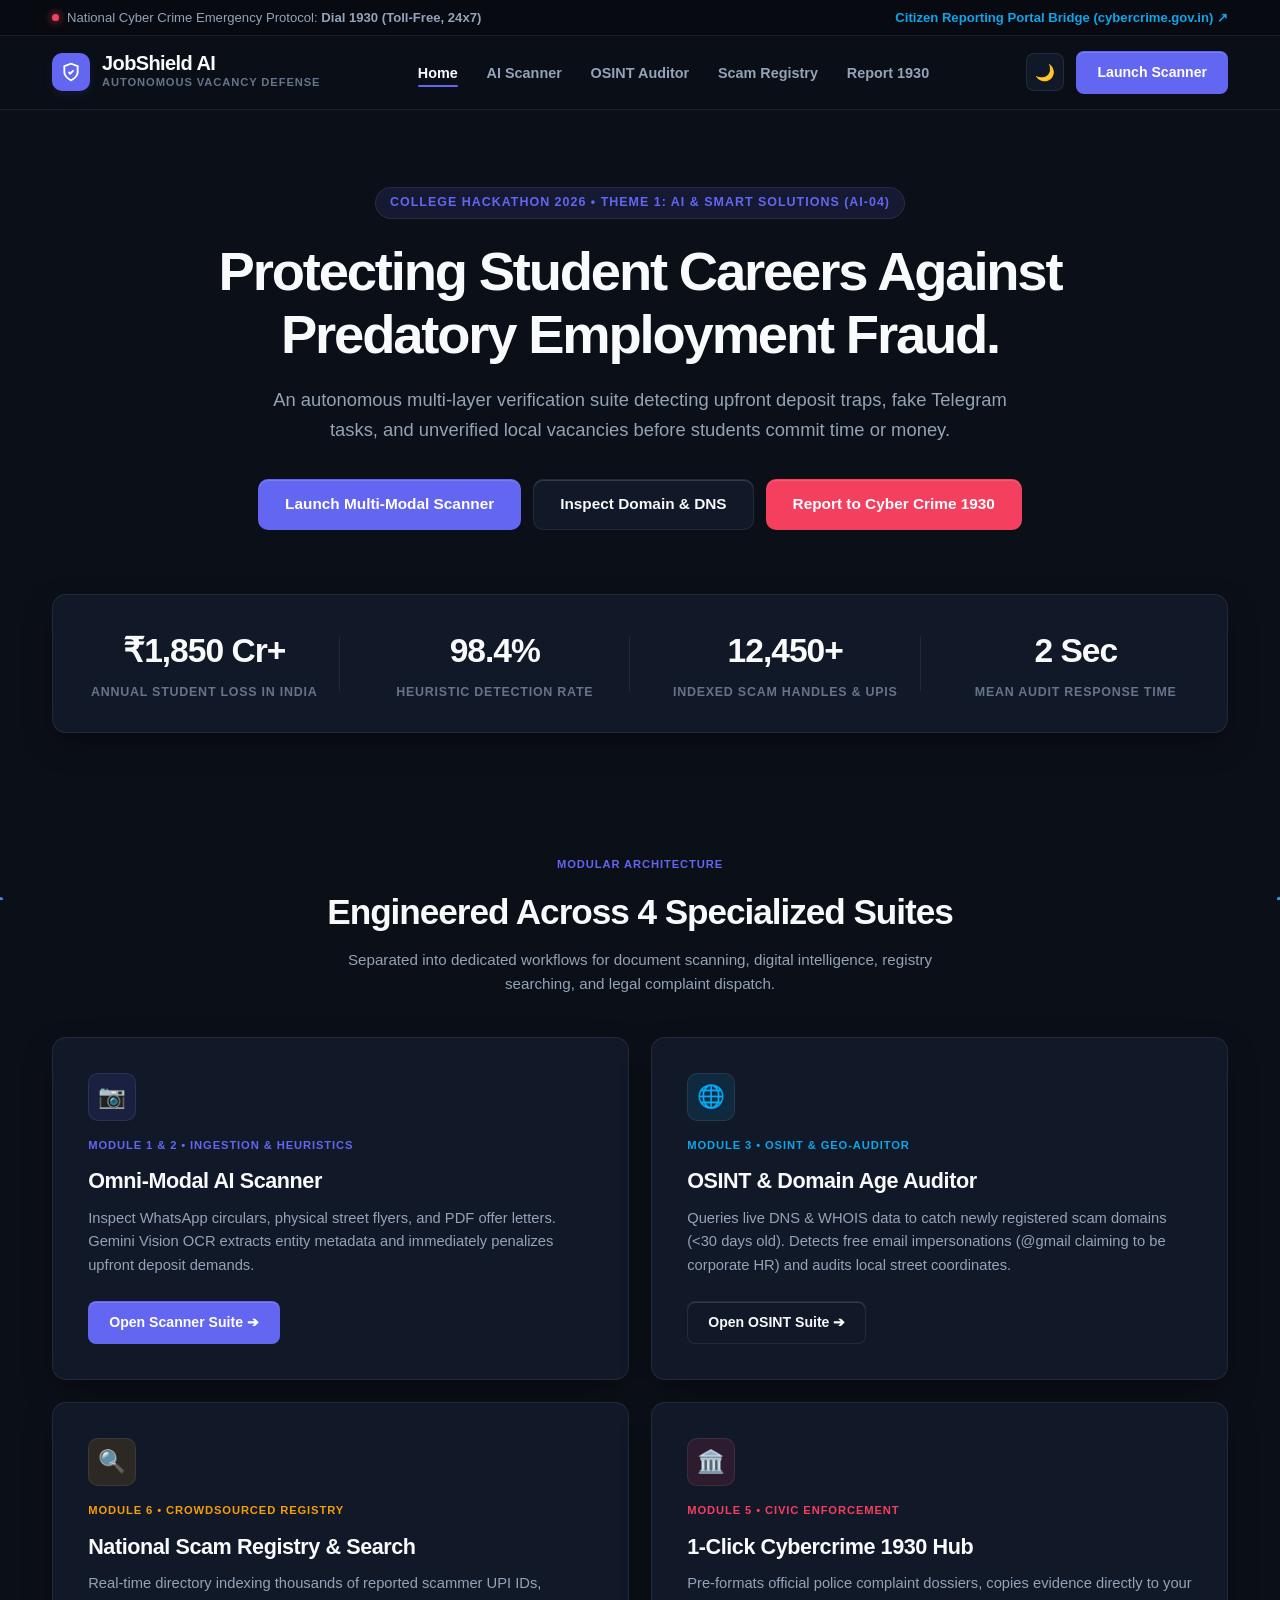
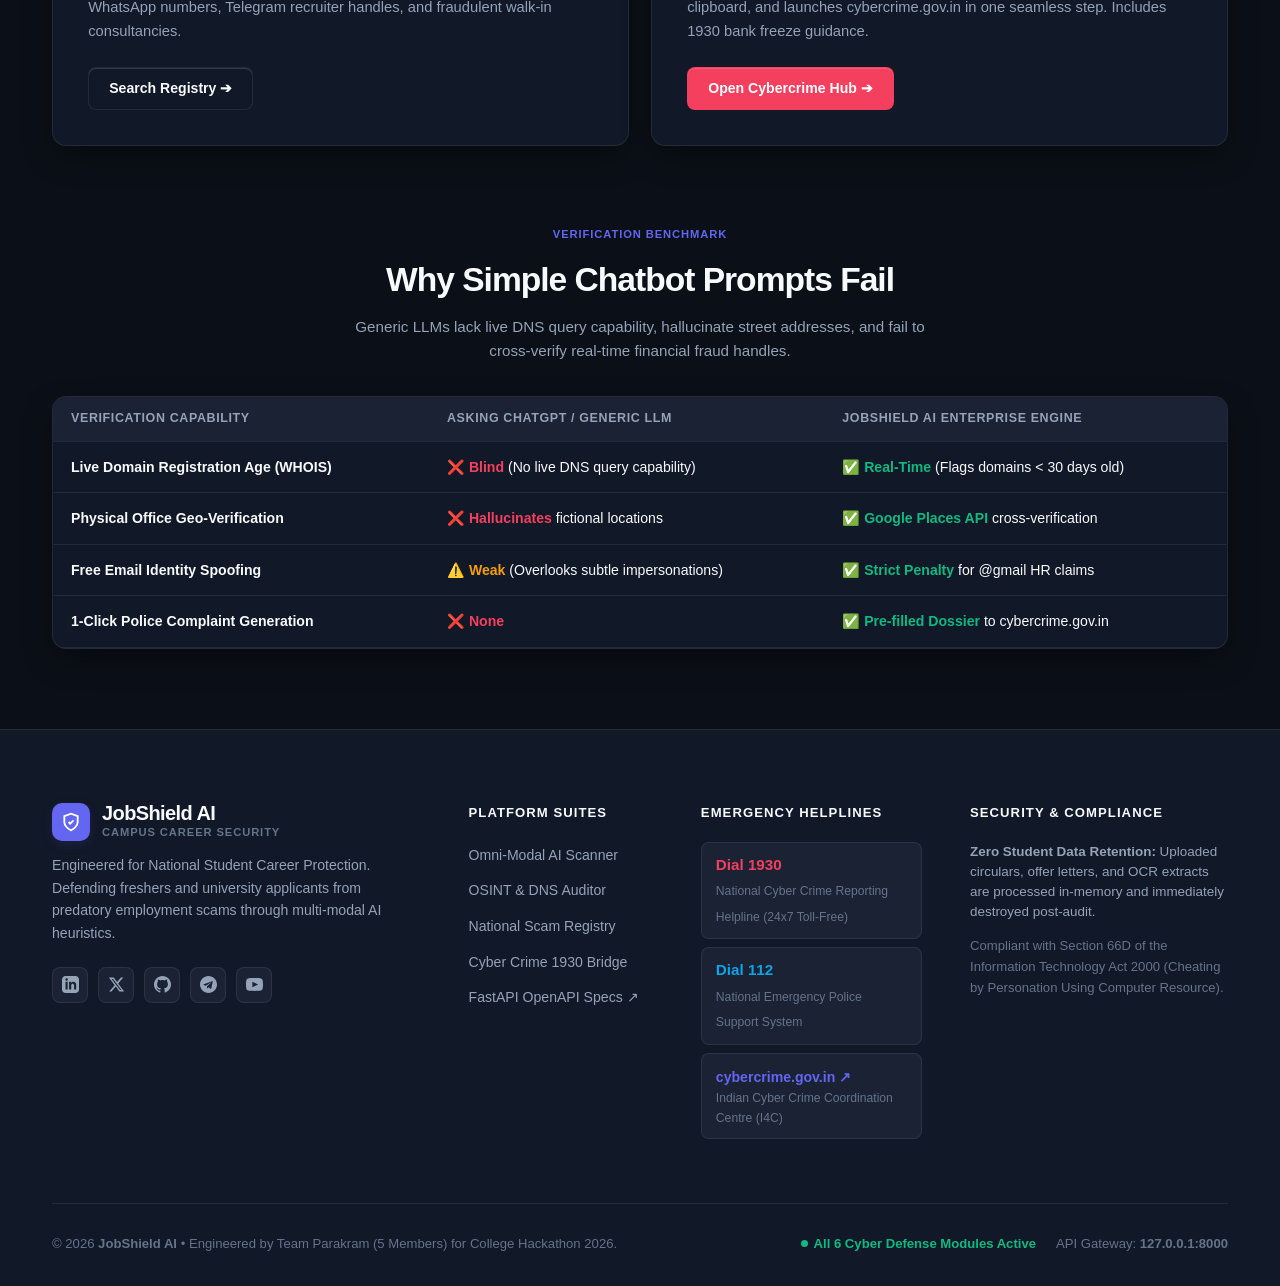
==== frontend/index.html @ 1c24bf40 "Deploy JobShield AI" ====
<!DOCTYPE html>
<html lang="en">
<head>
  <meta charset="UTF-8">
  <meta name="viewport" content="width=device-width, initial-scale=1.0">
  <title>JobShield AI — Autonomous Job Scam & Vacancy Verification Platform</title>
  <link rel="stylesheet" href="css/style.css">
</head>
<body>

  <!-- Particle Background Atmosphere -->
  <canvas id="particleCanvas"></canvas>

  <div class="content-wrapper">
    <!-- Civic 1930 Top Ribbon -->
    <aside class="civic-ribbon">
      <div class="container civic-ribbon-flex">
        <div class="pulse-badge">
          <span class="pulse-dot"></span>
          <span>National Cyber Crime Emergency Protocol: <strong>Dial 1930 (Toll-Free, 24x7)</strong></span>
        </div>
        <a href="cybercrime.html" class="civic-link">
          Citizen Reporting Portal Bridge (cybercrime.gov.in) ↗
        </a>
      </div>
    </aside>

    <!-- Sticky Classic Site Header -->
    <header class="site-header">
      <div class="container header-flex">
        <a href="index.html" class="brand-identity">
          <div class="brand-mark">
            <svg viewBox="0 0 24 24"><path d="M12 22s8-4 8-10V5l-8-3-8 3v7c0 6 8 10 8 10z"/><path d="m9 12 2 2 4-4"/></svg>
          </div>
          <div>
            <div class="brand-wordmark">JobShield AI</div>
            <div class="brand-category">Autonomous Vacancy Defense</div>
          </div>
        </a>

        <ul class="nav-menu">
          <li><a href="index.html" class="nav-item-link active">Home</a></li>
          <li><a href="scanner.html" class="nav-item-link">AI Scanner</a></li>
          <li><a href="osint.html" class="nav-item-link">OSINT Auditor</a></li>
          <li><a href="blacklist.html" class="nav-item-link">Scam Registry</a></li>
          <li><a href="cybercrime.html" class="nav-item-link">Report 1930</a></li>
        </ul>

        <div class="header-actions">
          <button id="themeToggleBtn" class="theme-switch-btn" onclick="toggleTheme()" title="Toggle Dark/Light Mode">🌙</button>
          <a href="scanner.html" class="btn btn-primary">Launch Scanner</a>
        </div>
      </div>
    </header>

    <!-- Hero Section -->
    <main class="container">
      <section class="hero-wrapper">
        <div class="status-pill">
          <span>College Hackathon 2026 • Theme 1: AI & Smart Solutions (AI-04)</span>
        </div>

        <h1 class="hero-heading">
          Protecting Student Careers Against<br>Predatory Employment Fraud.
        </h1>

        <p class="hero-lead">
          An autonomous multi-layer verification suite detecting upfront deposit traps, fake Telegram tasks, and unverified local vacancies before students commit time or money.
        </p>

        <div class="hero-actions">
          <a href="scanner.html" class="btn btn-primary btn-lg">Launch Multi-Modal Scanner</a>
          <a href="osint.html" class="btn btn-outline btn-lg">Inspect Domain & DNS</a>
          <a href="cybercrime.html" class="btn btn-danger btn-lg">Report to Cyber Crime 1930</a>
        </div>

        <!-- Metrics Strip -->
        <div class="metrics-strip">
          <div class="metric-col">
            <span class="metric-val counter-val" data-target="1850" data-prefix="₹" data-suffix=" Cr+">0</span>
            <span class="metric-sub">Annual Student Loss in India</span>
          </div>
          <div class="metric-col">
            <span class="metric-val counter-val" data-target="98" data-suffix=".4%">0</span>
            <span class="metric-sub">Heuristic Detection Rate</span>
          </div>
          <div class="metric-col">
            <span class="metric-val counter-val" data-target="12450" data-suffix="+">0</span>
            <span class="metric-sub">Indexed Scam Handles & UPIs</span>
          </div>
          <div class="metric-col">
            <span class="metric-val counter-val" data-target="2" data-suffix=" Sec">0</span>
            <span class="metric-sub">Mean Audit Response Time</span>
          </div>
        </div>
      </section>

      <!-- 4 Core Modular Suites Section -->
      <section style="margin-bottom: 5rem;">
        <div style="text-align: center; margin-bottom: 2.5rem;">
          <span class="module-tag">MODULAR ARCHITECTURE</span>
          <h2 style="font-size: 2.2rem; font-weight: 800; letter-spacing: -0.03em;">Engineered Across 4 Specialized Suites</h2>
          <p style="color: var(--text-secondary); max-width: 620px; margin: 0.5rem auto 0; font-size: 0.95rem;">
            Separated into dedicated workflows for document scanning, digital intelligence, registry searching, and legal complaint dispatch.
          </p>
        </div>

        <div class="cards-grid-2">
          <!-- Card 1: Omni-Scanner -->
          <div class="classic-card">
            <div class="card-icon-box">📷</div>
            <span class="module-tag">MODULE 1 & 2 • INGESTION & HEURISTICS</span>
            <h3 class="card-head">Omni-Modal AI Scanner</h3>
            <p class="card-paragraph">
              Inspect WhatsApp circulars, physical street flyers, and PDF offer letters. Gemini Vision OCR extracts entity metadata and immediately penalizes upfront deposit demands.
            </p>
            <a href="scanner.html" class="btn btn-primary" style="width: fit-content;">Open Scanner Suite ➔</a>
          </div>

          <!-- Card 2: OSINT Auditor -->
          <div class="classic-card">
            <div class="card-icon-box" style="background: var(--accent-cyan-subtle); color: var(--accent-cyan);">🌐</div>
            <span class="module-tag" style="color: var(--accent-cyan);">MODULE 3 • OSINT & GEO-AUDITOR</span>
            <h3 class="card-head">OSINT & Domain Age Auditor</h3>
            <p class="card-paragraph">
              Queries live DNS & WHOIS data to catch newly registered scam domains (&lt;30 days old). Detects free email impersonations (@gmail claiming to be corporate HR) and audits local street coordinates.
            </p>
            <a href="osint.html" class="btn btn-outline" style="width: fit-content;">Open OSINT Suite ➔</a>
          </div>

          <!-- Card 3: Scam Registry -->
          <div class="classic-card">
            <div class="card-icon-box" style="background: var(--accent-warning-subtle); color: var(--accent-warning);">🔍</div>
            <span class="module-tag" style="color: var(--accent-warning);">MODULE 6 • CROWDSOURCED REGISTRY</span>
            <h3 class="card-head">National Scam Registry & Search</h3>
            <p class="card-paragraph">
              Real-time directory indexing thousands of reported scammer UPI IDs, WhatsApp numbers, Telegram recruiter handles, and fraudulent walk-in consultancies.
            </p>
            <a href="blacklist.html" class="btn btn-outline" style="width: fit-content;">Search Registry ➔</a>
          </div>

          <!-- Card 4: Cybercrime Hub -->
          <div class="classic-card">
            <div class="card-icon-box" style="background: var(--accent-danger-subtle); color: var(--accent-danger);">🏛️</div>
            <span class="module-tag" style="color: var(--accent-danger);">MODULE 5 • CIVIC ENFORCEMENT</span>
            <h3 class="card-head">1-Click Cybercrime 1930 Hub</h3>
            <p class="card-paragraph">
              Pre-formats official police complaint dossiers, copies evidence directly to your clipboard, and launches cybercrime.gov.in in one seamless step. Includes 1930 bank freeze guidance.
            </p>
            <a href="cybercrime.html" class="btn btn-danger" style="width: fit-content;">Open Cybercrime Hub ➔</a>
          </div>
        </div>
      </section>

      <!-- Technical Comparison Matrix -->
      <section style="margin-bottom: 5rem;">
        <div style="text-align: center; margin-bottom: 2rem;">
          <span class="module-tag">VERIFICATION BENCHMARK</span>
          <h2 style="font-size: 2.1rem; font-weight: 800; letter-spacing: -0.03em;">Why Simple Chatbot Prompts Fail</h2>
          <p style="color: var(--text-secondary); max-width: 600px; margin: 0.5rem auto 0; font-size: 0.95rem;">
            Generic LLMs lack live DNS query capability, hallucinate street addresses, and fail to cross-verify real-time financial fraud handles.
          </p>
        </div>

        <div class="classic-card" style="padding: 0; overflow-x: auto;">
          <table class="editorial-table">
            <thead>
              <tr>
                <th>Verification Capability</th>
                <th>Asking ChatGPT / Generic LLM</th>
                <th>JobShield AI Enterprise Engine</th>
              </tr>
            </thead>
            <tbody>
              <tr>
                <td><strong>Live Domain Registration Age (WHOIS)</strong></td>
                <td><span style="color: var(--accent-danger); font-weight: 700;">❌ Blind</span> (No live DNS query capability)</td>
                <td><span style="color: var(--accent-success); font-weight: 700;">✅ Real-Time</span> (Flags domains &lt; 30 days old)</td>
              </tr>
              <tr>
                <td><strong>Physical Office Geo-Verification</strong></td>
                <td><span style="color: var(--accent-danger); font-weight: 700;">❌ Hallucinates</span> fictional locations</td>
                <td><span style="color: var(--accent-success); font-weight: 700;">✅ Google Places API</span> cross-verification</td>
              </tr>
              <tr>
                <td><strong>Free Email Identity Spoofing</strong></td>
                <td><span style="color: var(--accent-warning); font-weight: 700;">⚠️ Weak</span> (Overlooks subtle impersonations)</td>
                <td><span style="color: var(--accent-success); font-weight: 700;">✅ Strict Penalty</span> for @gmail HR claims</td>
              </tr>
              <tr>
                <td><strong>1-Click Police Complaint Generation</strong></td>
                <td><span style="color: var(--accent-danger); font-weight: 700;">❌ None</span></td>
                <td><span style="color: var(--accent-success); font-weight: 700;">✅ Pre-filled Dossier</span> to cybercrime.gov.in</td>
              </tr>
            </tbody>
          </table>
        </div>
      </section>

    </main>

    <!-- Comprehensive, High-End Enterprise Footer -->
    <footer class="site-footer">
      <div class="container">
        <div class="footer-grid">
          
          <!-- Column 1: Brand & Social -->
          <div>
            <div class="brand-identity" style="margin-bottom: 0.6rem;">
              <div class="brand-mark">
                <svg viewBox="0 0 24 24"><path d="M12 22s8-4 8-10V5l-8-3-8 3v7c0 6 8 10 8 10z"/><path d="m9 12 2 2 4-4"/></svg>
              </div>
              <div>
                <div class="brand-wordmark">JobShield AI</div>
                <div class="brand-category">Campus Career Security</div>
              </div>
            </div>

            <p class="footer-brand-p">
              Engineered for National Student Career Protection. Defending freshers and university applicants from predatory employment scams through multi-modal AI heuristics.
            </p>

            <div class="social-icons-group">
              <!-- LinkedIn -->
              <a href="https://linkedin.com" target="_blank" rel="noopener noreferrer" class="social-btn" title="LinkedIn">
                <svg viewBox="0 0 24 24"><path d="M19 0h-14c-2.761 0-5 2.239-5 5v14c0 2.761 2.239 5 5 5h14c2.762 0 5-2.239 5-5v-14c0-2.761-2.238-5-5-5zm-11 19h-3v-11h3v11zm-1.5-12.268c-.966 0-1.75-.79-1.75-1.764s.784-1.764 1.75-1.764 1.75.79 1.75 1.764-.783 1.764-1.75 1.764zm13.5 12.268h-3v-5.604c0-3.368-4-3.113-4 0v5.604h-3v-11h3v1.765c1.396-2.586 7-2.777 7 2.476v6.759z"/></svg>
              </a>
              <!-- X / Twitter -->
              <a href="https://x.com" target="_blank" rel="noopener noreferrer" class="social-btn" title="X / Twitter">
                <svg viewBox="0 0 24 24"><path d="M18.244 2.25h3.308l-7.227 8.26 8.502 11.24H16.17l-5.214-6.817L4.99 21.75H1.68l7.73-8.835L1.254 2.25H8.08l4.713 6.231zm-1.161 17.52h1.833L7.084 4.126H5.117z"/></svg>
              </a>
              <!-- GitHub -->
              <a href="https://github.com" target="_blank" rel="noopener noreferrer" class="social-btn" title="GitHub">
                <svg viewBox="0 0 24 24"><path d="M12 0c-6.626 0-12 5.373-12 12 0 5.302 3.438 9.8 8.207 11.387.599.111.793-.261.793-.577v-2.234c-3.338.726-4.033-1.416-4.033-1.416-.546-1.387-1.333-1.756-1.333-1.756-1.089-.745.083-.729.083-.729 1.205.084 1.839 1.237 1.839 1.237 1.07 1.834 2.807 1.304 3.492.997.107-.775.418-1.305.762-1.604-2.665-.305-5.467-1.334-5.467-5.931 0-1.311.469-2.381 1.236-3.221-.124-.303-.535-1.524.117-3.176 0 0 1.008-.322 3.301 1.23.957-.266 1.983-.399 3.003-.404 1.02.005 2.047.138 3.006.404 2.291-1.552 3.297-1.23 3.297-1.23.653 1.653.242 2.874.118 3.176.77.84 1.235 1.911 1.235 3.221 0 4.609-2.807 5.624-5.479 5.921.43.372.823 1.102.823 2.222v3.293c0 .319.192.694.801.576 4.765-1.589 8.199-6.086 8.199-11.386 0-6.627-5.373-12-12-12z"/></svg>
              </a>
              <!-- Telegram -->
              <a href="https://telegram.org" target="_blank" rel="noopener noreferrer" class="social-btn" title="Telegram">
                <svg viewBox="0 0 24 24"><path d="M12 0c-6.627 0-12 5.373-12 12s5.373 12 12 12 12-5.373 12-12-5.373-12-12-12zm5.894 8.221l-1.97 9.28c-.145.658-.537.818-1.084.508l-3-2.21-1.446 1.394c-.14.18-.357.295-.6.295-.002 0-.003 0-.005 0l.213-3.054 5.56-5.022c.24-.213-.054-.334-.373-.121l-6.869 4.326-2.96-.924c-.643-.204-.657-.643.136-.953l11.57-4.461c.536-.195 1.006.128.832.918z"/></svg>
              </a>
              <!-- YouTube -->
              <a href="https://youtube.com" target="_blank" rel="noopener noreferrer" class="social-btn" title="YouTube">
                <svg viewBox="0 0 24 24"><path d="M19.615 3.184c-3.604-.246-11.631-.245-15.23 0-3.897.266-4.356 2.62-4.385 8.816.029 6.185.484 8.549 4.385 8.816 3.6.245 11.626.246 15.23 0 3.897-.266 4.356-2.62 4.385-8.816-.029-6.185-.484-8.549-4.385-8.816zm-10.615 12.816v-8l8 3.993-8 4.007z"/></svg>
              </a>
            </div>
          </div>

          <!-- Column 2: Platform Suites -->
          <div>
            <div class="footer-col-title">Platform Suites</div>
            <ul class="footer-links-list">
              <li><a href="scanner.html">Omni-Modal AI Scanner</a></li>
              <li><a href="osint.html">OSINT & DNS Auditor</a></li>
              <li><a href="blacklist.html">National Scam Registry</a></li>
              <li><a href="cybercrime.html">Cyber Crime 1930 Bridge</a></li>
              <li><a href="http://127.0.0.1:8000/docs" target="_blank">FastAPI OpenAPI Specs ↗</a></li>
            </ul>
          </div>

          <!-- Column 3: Emergency Helplines -->
          <div>
            <div class="footer-col-title">Emergency Helplines</div>
            <div class="helpline-box-item">
              <span class="helpline-phone">Dial 1930</span>
              <span class="helpline-desc">National Cyber Crime Reporting Helpline (24x7 Toll-Free)</span>
            </div>
            <div class="helpline-box-item">
              <span class="helpline-phone" style="color: var(--accent-cyan);">Dial 112</span>
              <span class="helpline-desc">National Emergency Police Support System</span>
            </div>
            <div class="helpline-box-item">
              <a href="https://cybercrime.gov.in/home" target="_blank" rel="noopener noreferrer" style="color: var(--accent-primary); font-weight: 700; text-decoration: none; font-size: 0.88rem;">
                cybercrime.gov.in ↗
              </a>
              <span class="helpline-desc" style="display: block;">Indian Cyber Crime Coordination Centre (I4C)</span>
            </div>
          </div>

          <!-- Column 4: Security Pledge -->
          <div>
            <div class="footer-col-title">Security & Compliance</div>
            <p style="font-size: 0.84rem; color: var(--text-secondary); line-height: 1.5; margin-bottom: 0.8rem;">
              <strong>Zero Student Data Retention:</strong> Uploaded circulars, offer letters, and OCR extracts are processed in-memory and immediately destroyed post-audit.
            </p>
            <div style="font-size: 0.82rem; color: var(--text-muted);">
              Compliant with Section 66D of the Information Technology Act 2000 (Cheating by Personation Using Computer Resource).
            </div>
          </div>

        </div>

        <!-- Footer Bottom Bar -->
        <div class="footer-bottom-bar">
          <div>
            © 2026 <strong>JobShield AI</strong> • Engineered by Team Parakram (5 Members) for College Hackathon 2026.
          </div>
          <div style="display: flex; align-items: center; gap: 20px;">
            <span class="status-operational">
              <span class="status-circle-pulse"></span>
              All 6 Cyber Defense Modules Active
            </span>
            <span>API Gateway: <strong>127.0.0.1:8000</strong></span>
          </div>
        </div>
      </div>
    </footer>
  </div>

  <script src="js/main.js"></script>
</body>
</html>
---- frontend/css/style.css ----
/* ==========================================================================
   JobShield AI - Classic, Fancy & Modern Editorial Design System
   Crafted with Swiss typography, refined hairline borders, and subtle fintech aesthetics.
   Supports dynamic Dark / Light themes with persistent state.
   ========================================================================== */

:root {
  /* DARK THEME: Luxury Obsidian & Titanium */
  --bg-canvas: #0b0f17;
  --bg-surface: #111827;
  --bg-surface-elevated: #1a2234;
  --bg-inset: #070a10;
  --border: rgba(255, 255, 255, 0.08);
  --border-strong: rgba(255, 255, 255, 0.16);
  --border-focus: #6366f1;

  --accent-primary: #6366f1;
  --accent-primary-hover: #4f46e5;
  --accent-primary-subtle: rgba(99, 102, 241, 0.12);
  --accent-cyan: #0ea5e9;
  --accent-cyan-subtle: rgba(14, 165, 233, 0.12);
  --accent-danger: #f43f5e;
  --accent-danger-subtle: rgba(244, 63, 94, 0.12);
  --accent-warning: #f59e0b;
  --accent-warning-subtle: rgba(245, 158, 11, 0.12);
  --accent-success: #10b981;
  --accent-success-subtle: rgba(16, 185, 129, 0.12);

  --text-primary: #f8fafc;
  --text-secondary: #94a3b8;
  --text-muted: #64748b;

  --header-bg: rgba(11, 15, 23, 0.88);
  --card-shadow: 0 12px 32px -8px rgba(0, 0, 0, 0.5);
  --button-bevel: inset 0 1px 0 rgba(255, 255, 255, 0.15);
}

body.light-mode {
  /* LIGHT THEME: Swiss Editorial Porcelain & Crisp Navy */
  --bg-canvas: #f8fafc;
  --bg-surface: #ffffff;
  --bg-surface-elevated: #f1f5f9;
  --bg-inset: #eef2f6;
  --border: rgba(15, 23, 42, 0.08);
  --border-strong: rgba(15, 23, 42, 0.16);
  --border-focus: #4f46e5;

  --accent-primary: #4f46e5;
  --accent-primary-hover: #4338ca;
  --accent-primary-subtle: rgba(79, 70, 229, 0.08);
  --accent-cyan: #0284c7;
  --accent-cyan-subtle: rgba(2, 132, 199, 0.08);
  --accent-danger: #e11d48;
  --accent-danger-subtle: rgba(225, 29, 72, 0.08);
  --accent-warning: #d97706;
  --accent-warning-subtle: rgba(217, 119, 6, 0.08);
  --accent-success: #059669;
  --accent-success-subtle: rgba(5, 150, 105, 0.08);

  --text-primary: #0f172a;
  --text-secondary: #475569;
  --text-muted: #64748b;

  --header-bg: rgba(248, 250, 252, 0.92);
  --card-shadow: 0 12px 30px -8px rgba(15, 23, 42, 0.05), 0 1px 3px rgba(15, 23, 42, 0.03);
  --button-bevel: inset 0 1px 0 rgba(255, 255, 255, 0.6);
}

* {
  box-sizing: border-box;
  margin: 0;
  padding: 0;
  font-family: -apple-system, BlinkMacSystemFont, "SF Pro Text", "Segoe UI", Roboto, "Helvetica Neue", Arial, sans-serif;
  transition: background-color 0.25s ease, border-color 0.25s ease, color 0.25s ease;
}

body {
  background-color: var(--bg-canvas);
  color: var(--text-primary);
  min-height: 100vh;
  overflow-x: hidden;
  line-height: 1.6;
  -webkit-font-smoothing: antialiased;
}

.container {
  max-width: 1240px;
  margin: 0 auto;
  padding: 0 2rem;
}

/* Background Atmosphere */
#particleCanvas {
  position: fixed;
  top: 0;
  left: 0;
  width: 100vw;
  height: 100vh;
  pointer-events: none;
  z-index: 0;
}

.content-wrapper {
  position: relative;
  z-index: 10;
}

/* Civic 1930 Top Hotline Ribbon */
.civic-ribbon {
  background: var(--bg-inset);
  border-bottom: 1px solid var(--border);
  padding: 7px 0;
  font-size: 0.82rem;
  color: var(--text-secondary);
}
.civic-ribbon-flex {
  display: flex;
  align-items: center;
  justify-content: space-between;
}
.pulse-badge {
  display: flex;
  align-items: center;
  gap: 8px;
  font-weight: 500;
}
.pulse-dot {
  width: 7px;
  height: 7px;
  border-radius: 50%;
  background: var(--accent-danger);
  box-shadow: 0 0 8px var(--accent-danger);
  animation: pulseLight 1.8s infinite;
}
@keyframes pulseLight {
  0% { transform: scale(0.95); opacity: 0.8; }
  50% { transform: scale(1.15); opacity: 1; }
  100% { transform: scale(0.95); opacity: 0.8; }
}
.civic-link {
  color: var(--accent-cyan);
  text-decoration: none;
  font-weight: 600;
  display: flex;
  align-items: center;
  gap: 4px;
}
.civic-link:hover { text-decoration: underline; }

/* Sticky Luxury Header */
.site-header {
  position: sticky;
  top: 0;
  background: var(--header-bg);
  backdrop-filter: blur(16px);
  -webkit-backdrop-filter: blur(16px);
  border-bottom: 1px solid var(--border);
  padding: 0.95rem 0;
  z-index: 100;
}
.header-flex {
  display: flex;
  align-items: center;
  justify-content: space-between;
}
.brand-identity {
  display: flex;
  align-items: center;
  gap: 12px;
  text-decoration: none;
  color: var(--text-primary);
}
.brand-mark {
  width: 38px;
  height: 38px;
  border-radius: 10px;
  background: var(--accent-primary);
  display: flex;
  align-items: center;
  justify-content: center;
  color: #fff;
  box-shadow: 0 4px 12px var(--accent-primary-subtle);
}
.brand-mark svg {
  width: 20px;
  height: 20px;
  fill: none;
  stroke: #ffffff;
  stroke-width: 2.2;
}
.brand-wordmark {
  font-size: 1.25rem;
  font-weight: 800;
  letter-spacing: -0.03em;
  color: var(--text-primary);
  line-height: 1.1;
}
.brand-category {
  font-size: 0.7rem;
  font-weight: 700;
  color: var(--text-muted);
  text-transform: uppercase;
  letter-spacing: 0.08em;
}

.nav-menu {
  display: flex;
  align-items: center;
  gap: 1.8rem;
  list-style: none;
}
.nav-item-link {
  color: var(--text-secondary);
  text-decoration: none;
  font-size: 0.9rem;
  font-weight: 600;
  position: relative;
  padding: 6px 0;
  transition: color 0.2s;
}
.nav-item-link:hover, .nav-item-link.active {
  color: var(--text-primary);
}
.nav-item-link.active::after {
  content: '';
  position: absolute;
  bottom: 0;
  left: 0;
  width: 100%;
  height: 2px;
  background: var(--accent-primary);
  border-radius: 2px;
}

.header-actions {
  display: flex;
  align-items: center;
  gap: 12px;
}
.theme-switch-btn {
  background: var(--bg-surface);
  border: 1px solid var(--border);
  color: var(--text-primary);
  width: 38px;
  height: 38px;
  border-radius: 8px;
  display: flex;
  align-items: center;
  justify-content: center;
  cursor: pointer;
  font-size: 1rem;
  transition: all 0.2s;
}
.theme-switch-btn:hover {
  border-color: var(--border-strong);
  transform: scale(1.05);
}

/* Fancy Classic Buttons */
.btn {
  padding: 9px 20px;
  border-radius: 8px;
  font-size: 0.88rem;
  font-weight: 600;
  text-decoration: none;
  display: inline-flex;
  align-items: center;
  gap: 8px;
  cursor: pointer;
  border: 1px solid transparent;
  box-shadow: var(--button-bevel);
  transition: all 0.2s cubic-bezier(0.16, 1, 0.3, 1);
}
.btn-primary {
  background: var(--accent-primary);
  color: #ffffff;
}
.btn-primary:hover {
  background: var(--accent-primary-hover);
  transform: translateY(-1px);
}
.btn-outline {
  background: var(--bg-surface);
  border-color: var(--border);
  color: var(--text-primary);
}
.btn-outline:hover {
  border-color: var(--border-strong);
  background: var(--bg-surface-elevated);
}
.btn-danger {
  background: var(--accent-danger);
  color: #ffffff;
}
.btn-danger:hover {
  background: #be123c;
  transform: translateY(-1px);
}
.btn-whatsapp {
  background: #25d366;
  color: #ffffff;
}
.btn-whatsapp:hover {
  background: #1eb857;
  transform: translateY(-1px);
}
.btn-lg {
  padding: 12px 26px;
  font-size: 0.96rem;
  border-radius: 10px;
}
.btn-sm {
  padding: 6px 14px;
  font-size: 0.8rem;
}

/* Hero Section */
.hero-wrapper {
  padding: 4.8rem 0 3.2rem;
  text-align: center;
}
.status-pill {
  display: inline-flex;
  align-items: center;
  gap: 8px;
  background: var(--accent-primary-subtle);
  border: 1px solid var(--border);
  padding: 5px 14px;
  border-radius: 999px;
  font-size: 0.78rem;
  font-weight: 700;
  color: var(--accent-primary);
  text-transform: uppercase;
  letter-spacing: 0.08em;
  margin-bottom: 1.4rem;
}
.hero-heading {
  font-size: 3.4rem;
  font-weight: 850;
  letter-spacing: -0.04em;
  line-height: 1.15;
  margin-bottom: 1.2rem;
  color: var(--text-primary);
}
.hero-lead {
  font-size: 1.15rem;
  color: var(--text-secondary);
  max-width: 760px;
  margin: 0 auto 2.2rem;
  line-height: 1.6;
}
.hero-actions {
  display: flex;
  justify-content: center;
  gap: 12px;
  flex-wrap: wrap;
  margin-bottom: 4rem;
}

/* Clean Metric Statistics Strip */
.metrics-strip {
  display: grid;
  grid-template-columns: repeat(4, 1fr);
  gap: 20px;
  background: var(--bg-surface);
  border: 1px solid var(--border);
  border-radius: 14px;
  padding: 1.8rem 1rem;
  box-shadow: var(--card-shadow);
  margin-bottom: 4.5rem;
}
.metric-col {
  text-align: center;
  position: relative;
}
.metric-col:not(:last-child)::after {
  content: '';
  position: absolute;
  right: 0;
  top: 15%;
  height: 70%;
  width: 1px;
  background: var(--border);
}
.metric-val {
  font-size: 2.1rem;
  font-weight: 850;
  letter-spacing: -0.03em;
  color: var(--text-primary);
  display: block;
}
.metric-sub {
  font-size: 0.78rem;
  font-weight: 600;
  color: var(--text-muted);
  text-transform: uppercase;
  letter-spacing: 0.06em;
}

/* Classic Cards */
.cards-grid-2 {
  display: grid;
  grid-template-columns: repeat(2, 1fr);
  gap: 22px;
  margin-bottom: 4rem;
}
.classic-card {
  background: var(--bg-surface);
  border: 1px solid var(--border);
  border-radius: 14px;
  padding: 2.2rem;
  box-shadow: var(--card-shadow);
  position: relative;
  display: flex;
  flex-direction: column;
  transition: all 0.25s cubic-bezier(0.16, 1, 0.3, 1);
}
.classic-card:hover {
  border-color: var(--border-strong);
  transform: translateY(-2px);
}
.module-tag {
  font-size: 0.7rem;
  font-weight: 800;
  text-transform: uppercase;
  letter-spacing: 0.08em;
  color: var(--accent-primary);
  margin-bottom: 0.6rem;
  display: block;
}
.card-head {
  font-size: 1.35rem;
  font-weight: 800;
  letter-spacing: -0.02em;
  color: var(--text-primary);
  margin-bottom: 0.5rem;
}
.card-paragraph {
  color: var(--text-secondary);
  font-size: 0.92rem;
  line-height: 1.6;
  margin-bottom: 1.5rem;
  flex: 1;
}
.card-icon-box {
  width: 48px;
  height: 48px;
  border-radius: 10px;
  background: var(--accent-primary-subtle);
  border: 1px solid var(--border);
  display: flex;
  align-items: center;
  justify-content: center;
  font-size: 1.4rem;
  margin-bottom: 1rem;
}

/* Forms & Inputs */
.form-control {
  width: 100%;
  background: var(--bg-surface);
  border: 1px solid var(--border);
  color: var(--text-primary);
  padding: 12px 16px;
  border-radius: 8px;
  font-size: 0.92rem;
  transition: border-color 0.2s, box-shadow 0.2s;
}
.form-control:focus {
  outline: none;
  border-color: var(--border-focus);
}
textarea.form-control {
  min-height: 130px;
  resize: vertical;
}

/* Tables */
.editorial-table {
  width: 100%;
  border-collapse: collapse;
  font-size: 0.88rem;
  text-align: left;
}
.editorial-table th {
  padding: 12px 18px;
  background: var(--bg-surface-elevated);
  border-bottom: 1px solid var(--border);
  color: var(--text-secondary);
  font-weight: 700;
  font-size: 0.78rem;
  text-transform: uppercase;
  letter-spacing: 0.05em;
}
.editorial-table td {
  padding: 14px 18px;
  border-bottom: 1px solid var(--border);
  color: var(--text-primary);
}
.editorial-table tr:hover {
  background: var(--accent-primary-subtle);
}

/* ==========================================================================
   COMPREHENSIVE, TRUSTWORTHY ENTERPRISE FOOTER
   ========================================================================== */
.site-footer {
  background: var(--bg-surface);
  border-top: 1px solid var(--border);
  padding: 4.5rem 0 2rem;
  margin-top: 5rem;
}
.footer-grid {
  display: grid;
  grid-template-columns: 2fr 1fr 1.2fr 1.4fr;
  gap: 3rem;
  margin-bottom: 3.5rem;
}

.footer-col-title {
  font-size: 0.82rem;
  font-weight: 800;
  text-transform: uppercase;
  letter-spacing: 0.08em;
  color: var(--text-primary);
  margin-bottom: 1.2rem;
}
.footer-links-list {
  list-style: none;
  display: flex;
  flex-direction: column;
  gap: 10px;
}
.footer-links-list a {
  color: var(--text-secondary);
  text-decoration: none;
  font-size: 0.88rem;
  transition: color 0.2s;
}
.footer-links-list a:hover {
  color: var(--accent-primary);
}

.footer-brand-p {
  color: var(--text-secondary);
  font-size: 0.88rem;
  line-height: 1.6;
  margin-top: 0.8rem;
  margin-bottom: 1.4rem;
  max-width: 340px;
}

/* Social Media Icons Bar */
.social-icons-group {
  display: flex;
  gap: 10px;
}
.social-btn {
  width: 36px;
  height: 36px;
  border-radius: 8px;
  background: var(--bg-surface-elevated);
  border: 1px solid var(--border);
  display: flex;
  align-items: center;
  justify-content: center;
  color: var(--text-secondary);
  text-decoration: none;
  font-size: 0.95rem;
  transition: all 0.2s;
}
.social-btn:hover {
  border-color: var(--accent-primary);
  color: var(--accent-primary);
  transform: translateY(-2px);
}
.social-btn svg {
  width: 17px;
  height: 17px;
  fill: currentColor;
}

/* Helpline List in Footer */
.helpline-box-item {
  background: var(--bg-surface-elevated);
  border: 1px solid var(--border);
  border-radius: 8px;
  padding: 10px 14px;
  margin-bottom: 8px;
}
.helpline-phone {
  font-weight: 800;
  font-size: 0.95rem;
  color: var(--accent-danger);
  display: block;
}
.helpline-desc {
  font-size: 0.76rem;
  color: var(--text-muted);
}

/* Footer Bottom Bar */
.footer-bottom-bar {
  border-top: 1px solid var(--border);
  padding-top: 1.8rem;
  display: flex;
  align-items: center;
  justify-content: space-between;
  flex-wrap: wrap;
  gap: 16px;
  font-size: 0.82rem;
  color: var(--text-muted);
}
.status-operational {
  display: inline-flex;
  align-items: center;
  gap: 6px;
  color: var(--accent-success);
  font-weight: 700;
}
.status-circle-pulse {
  width: 7px;
  height: 7px;
  border-radius: 50%;
  background: var(--accent-success);
}

/* Responsive */
@media (max-width: 960px) {
  .hero-heading { font-size: 2.5rem; }
  .cards-grid-2, .metrics-strip { grid-template-columns: 1fr; }
  .footer-grid { grid-template-columns: 1fr 1fr; }
  .metric-col:not(:last-child)::after { display: none; }
  .nav-menu { display: none; }
}
@media (max-width: 600px) {
  .footer-grid { grid-template-columns: 1fr; }
}
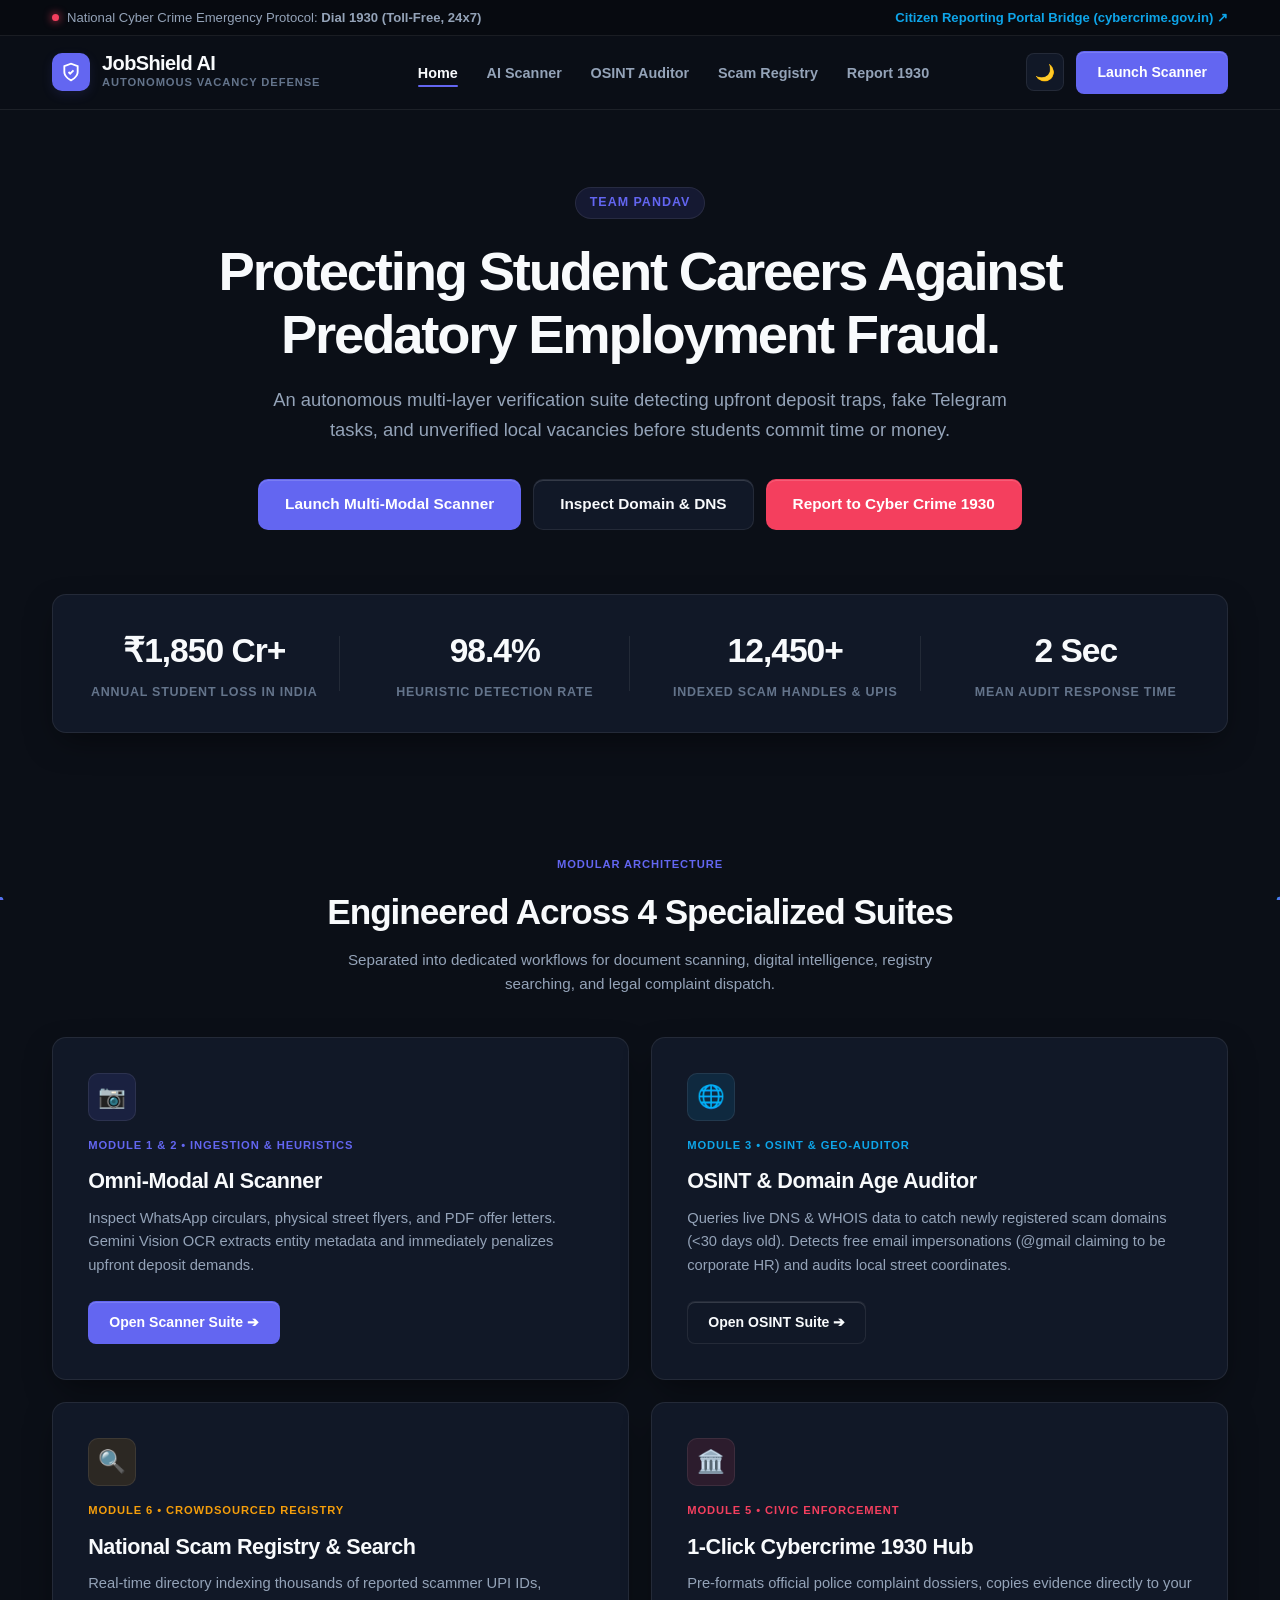
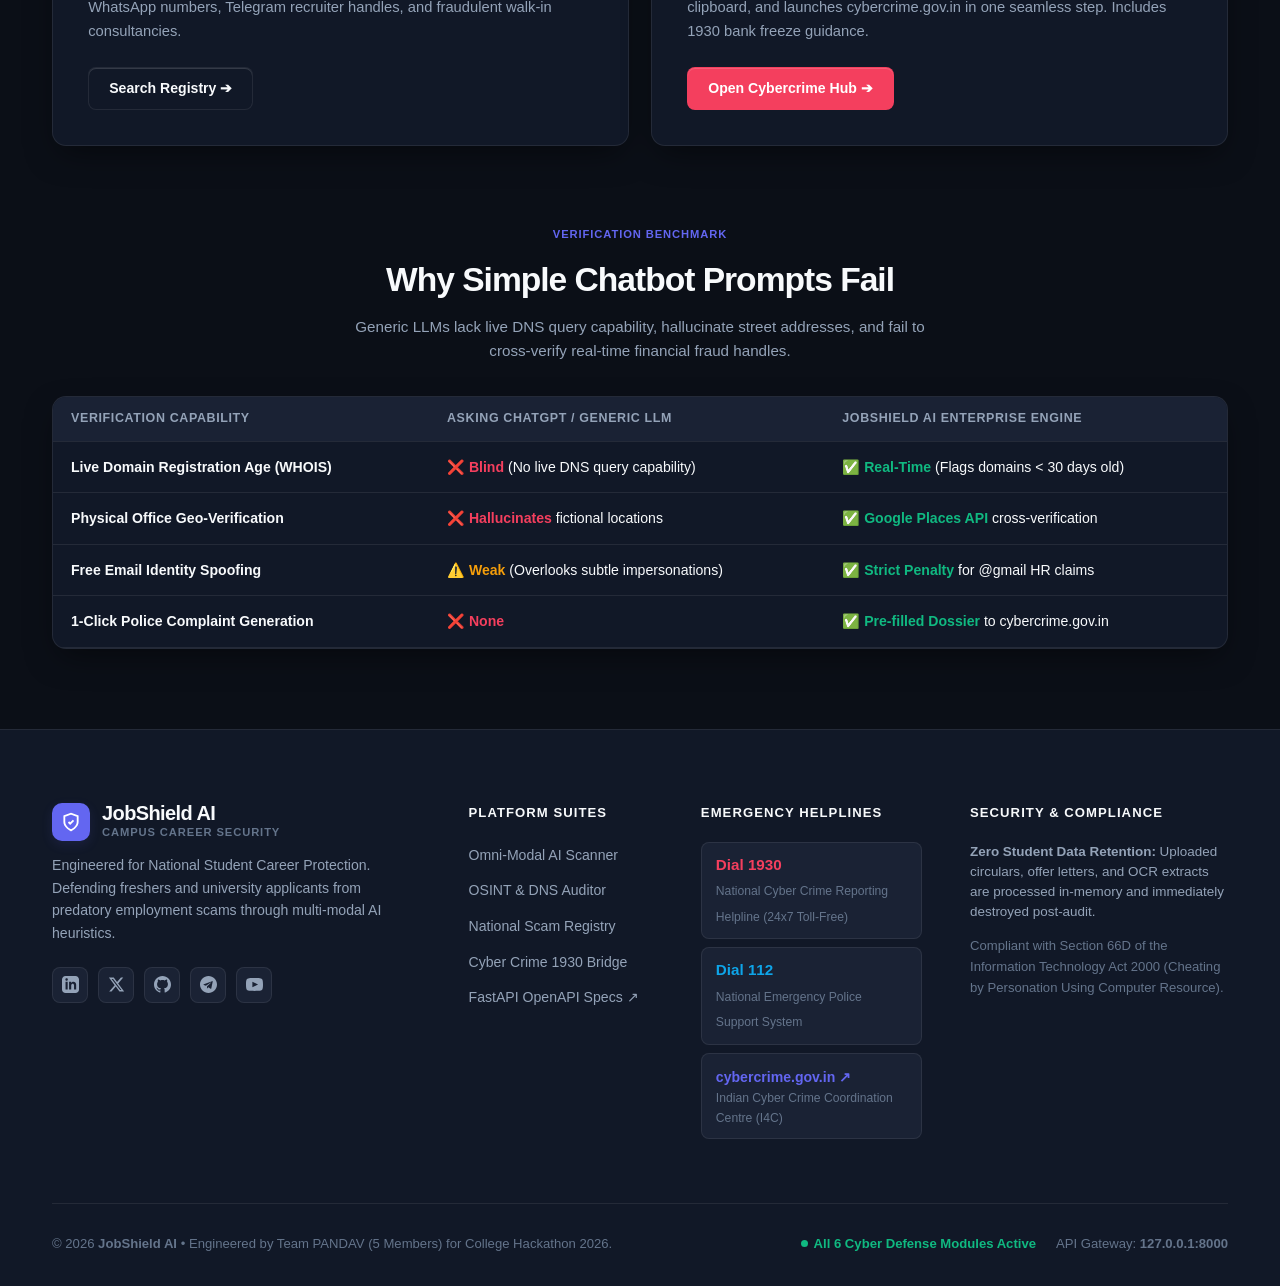
==== commit 4facf7ba: "Update Team PANDAV branding, classic editorial UI, and footer across all pages" ====
--- a/frontend/index.html
+++ b/frontend/index.html
@@ -57,7 +57,7 @@
     <main class="container">
       <section class="hero-wrapper">
         <div class="status-pill">
-          <span>College Hackathon 2026 • Theme 1: AI & Smart Solutions (AI-04)</span>
+          <span>Team PANDAV</span>
         </div>
 
         <h1 class="hero-heading">
@@ -291,7 +291,7 @@
         <!-- Footer Bottom Bar -->
         <div class="footer-bottom-bar">
           <div>
-            © 2026 <strong>JobShield AI</strong> • Engineered by Team Parakram (5 Members) for College Hackathon 2026.
+            © 2026 <strong>JobShield AI</strong> • Engineered by Team PANDAV (5 Members) for College Hackathon 2026.
           </div>
           <div style="display: flex; align-items: center; gap: 20px;">
             <span class="status-operational">
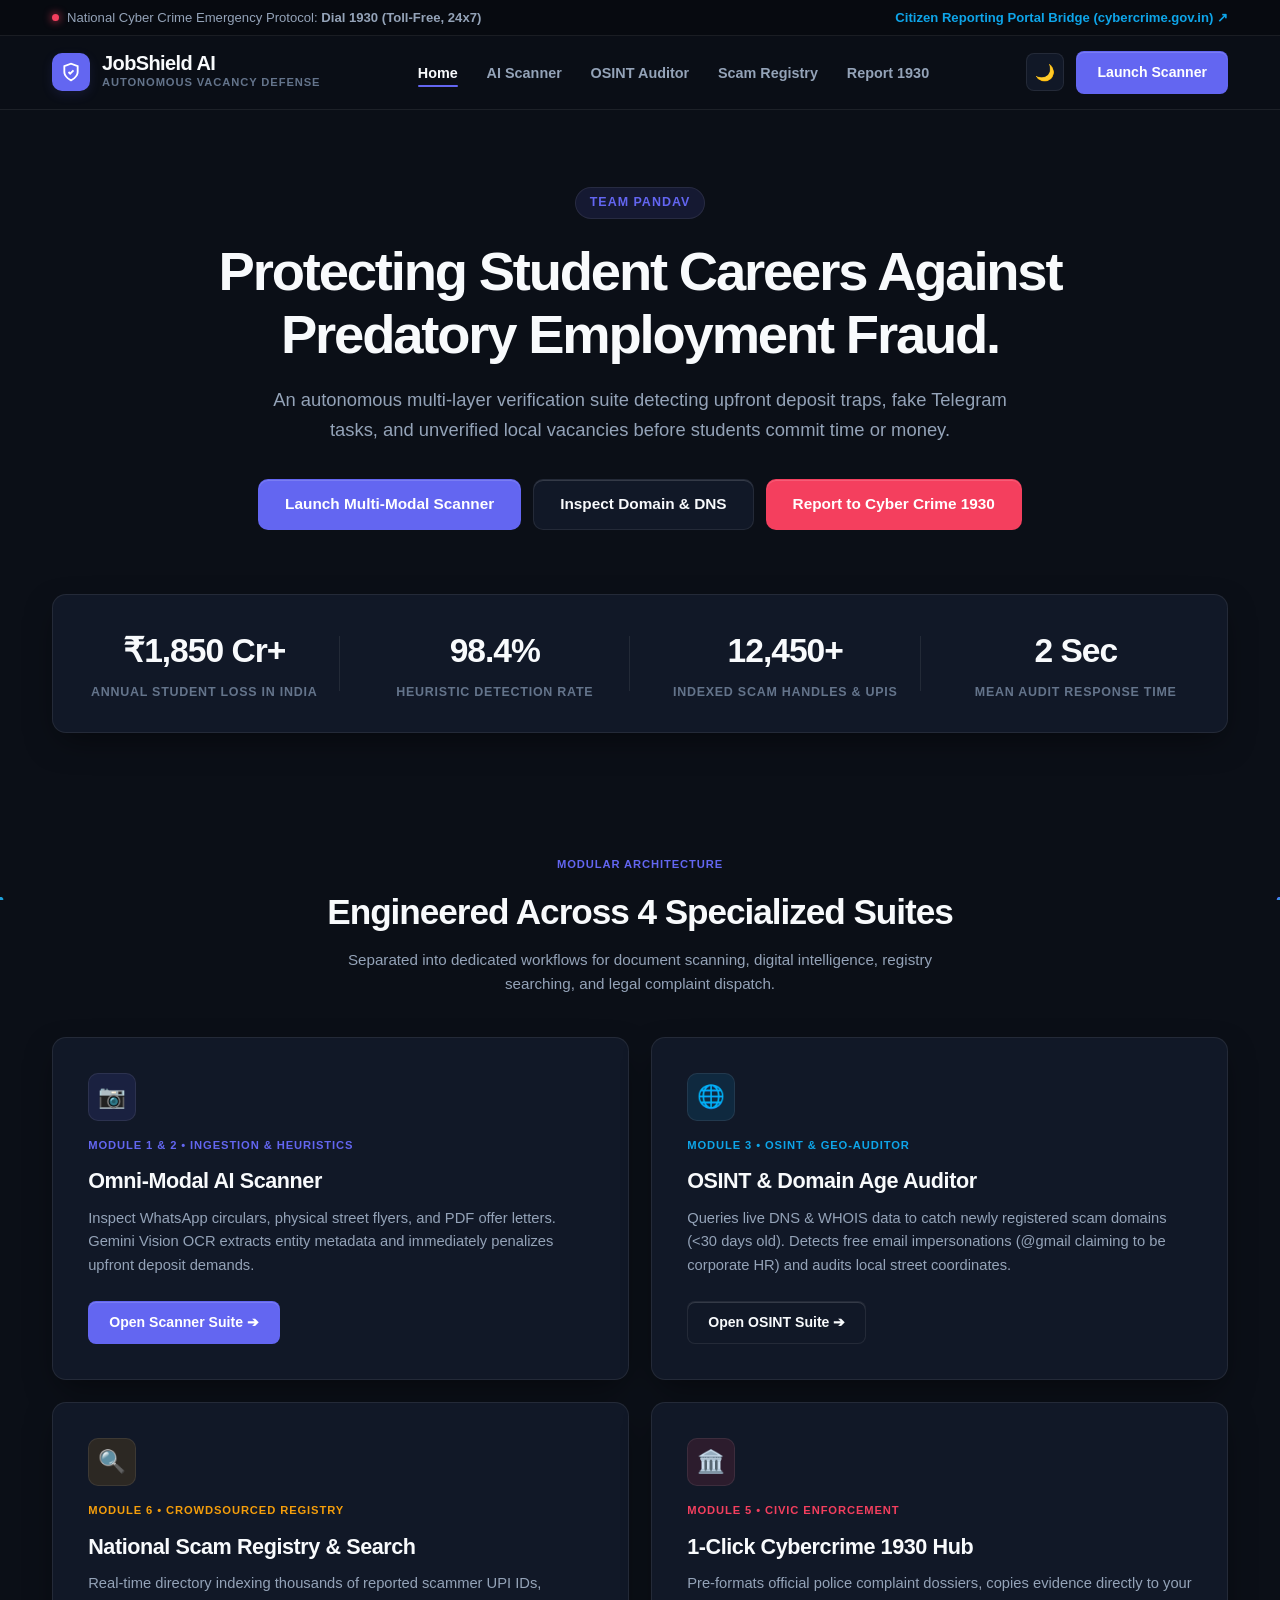
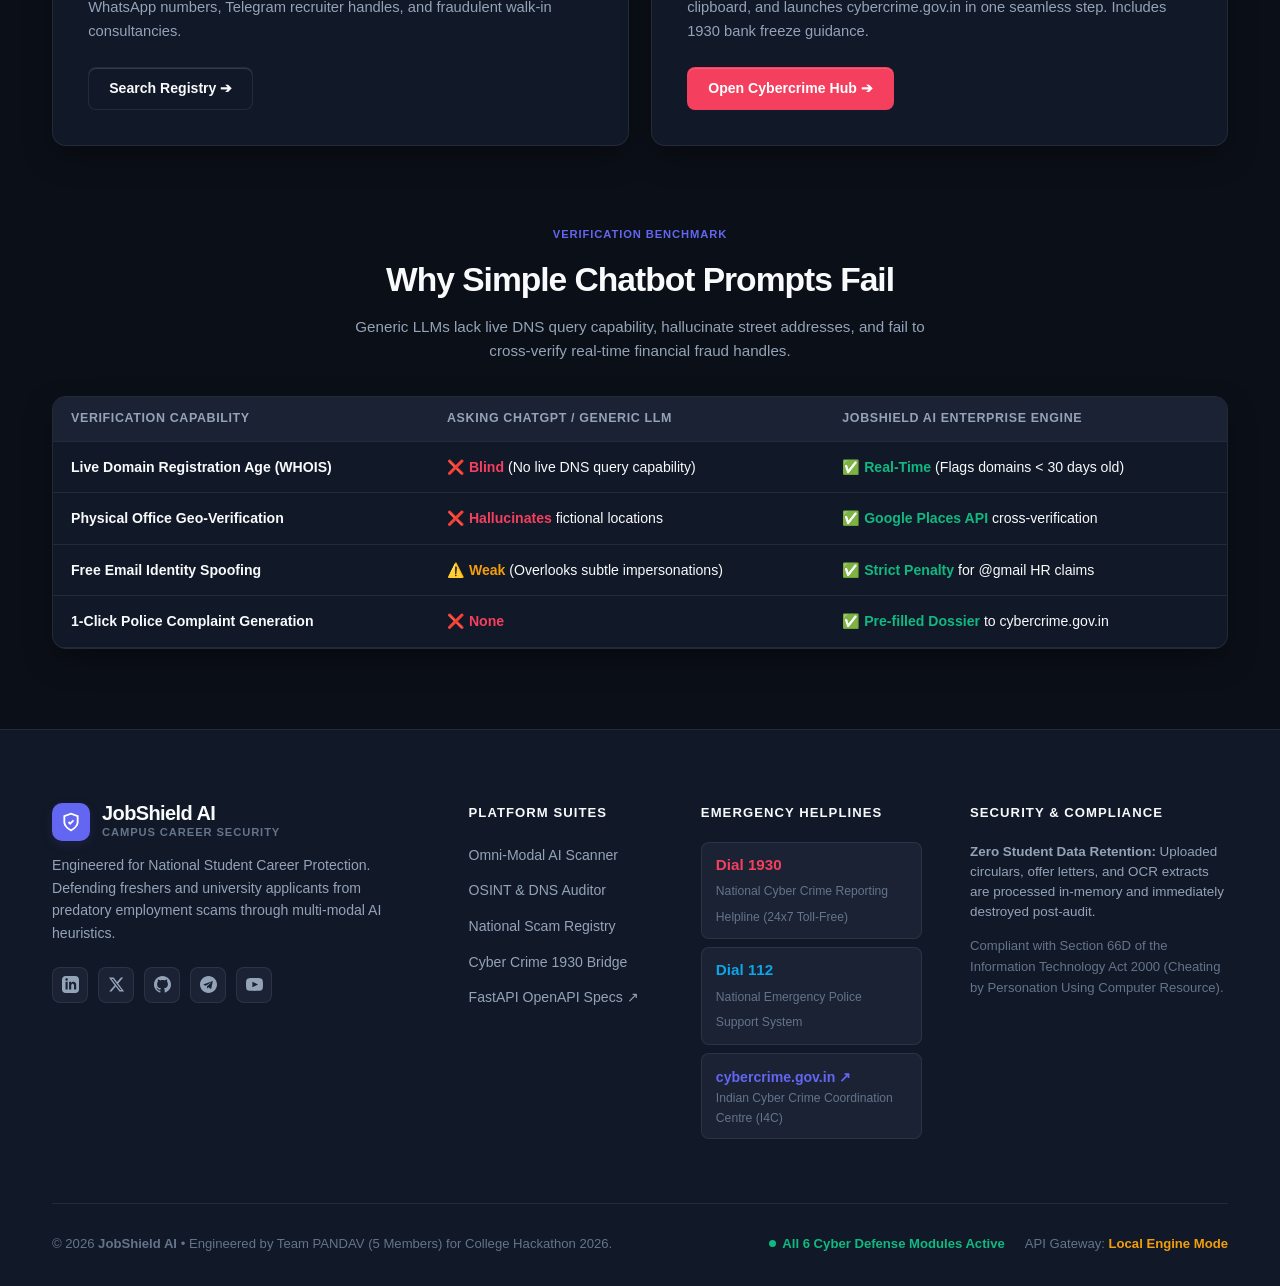
==== commit 145e586b: "Fix cross-device dynamic API resolution, enhance multi-vector AI threat engine, and clean gitignore" ====
--- a/frontend/index.html
+++ b/frontend/index.html
@@ -252,7 +252,7 @@
               <li><a href="osint.html">OSINT & DNS Auditor</a></li>
               <li><a href="blacklist.html">National Scam Registry</a></li>
               <li><a href="cybercrime.html">Cyber Crime 1930 Bridge</a></li>
-              <li><a href="http://127.0.0.1:8000/docs" target="_blank">FastAPI OpenAPI Specs ↗</a></li>
+              <li><a href="/docs" target="_blank">FastAPI OpenAPI Specs ↗</a></li>
             </ul>
           </div>
 
@@ -298,7 +298,7 @@
               <span class="status-circle-pulse"></span>
               All 6 Cyber Defense Modules Active
             </span>
-            <span>API Gateway: <strong>127.0.0.1:8000</strong></span>
+            <span id="apiGatewayStatus">API Gateway: <strong style="color: var(--accent-success);">Connecting...</strong></span>
           </div>
         </div>
       </div>
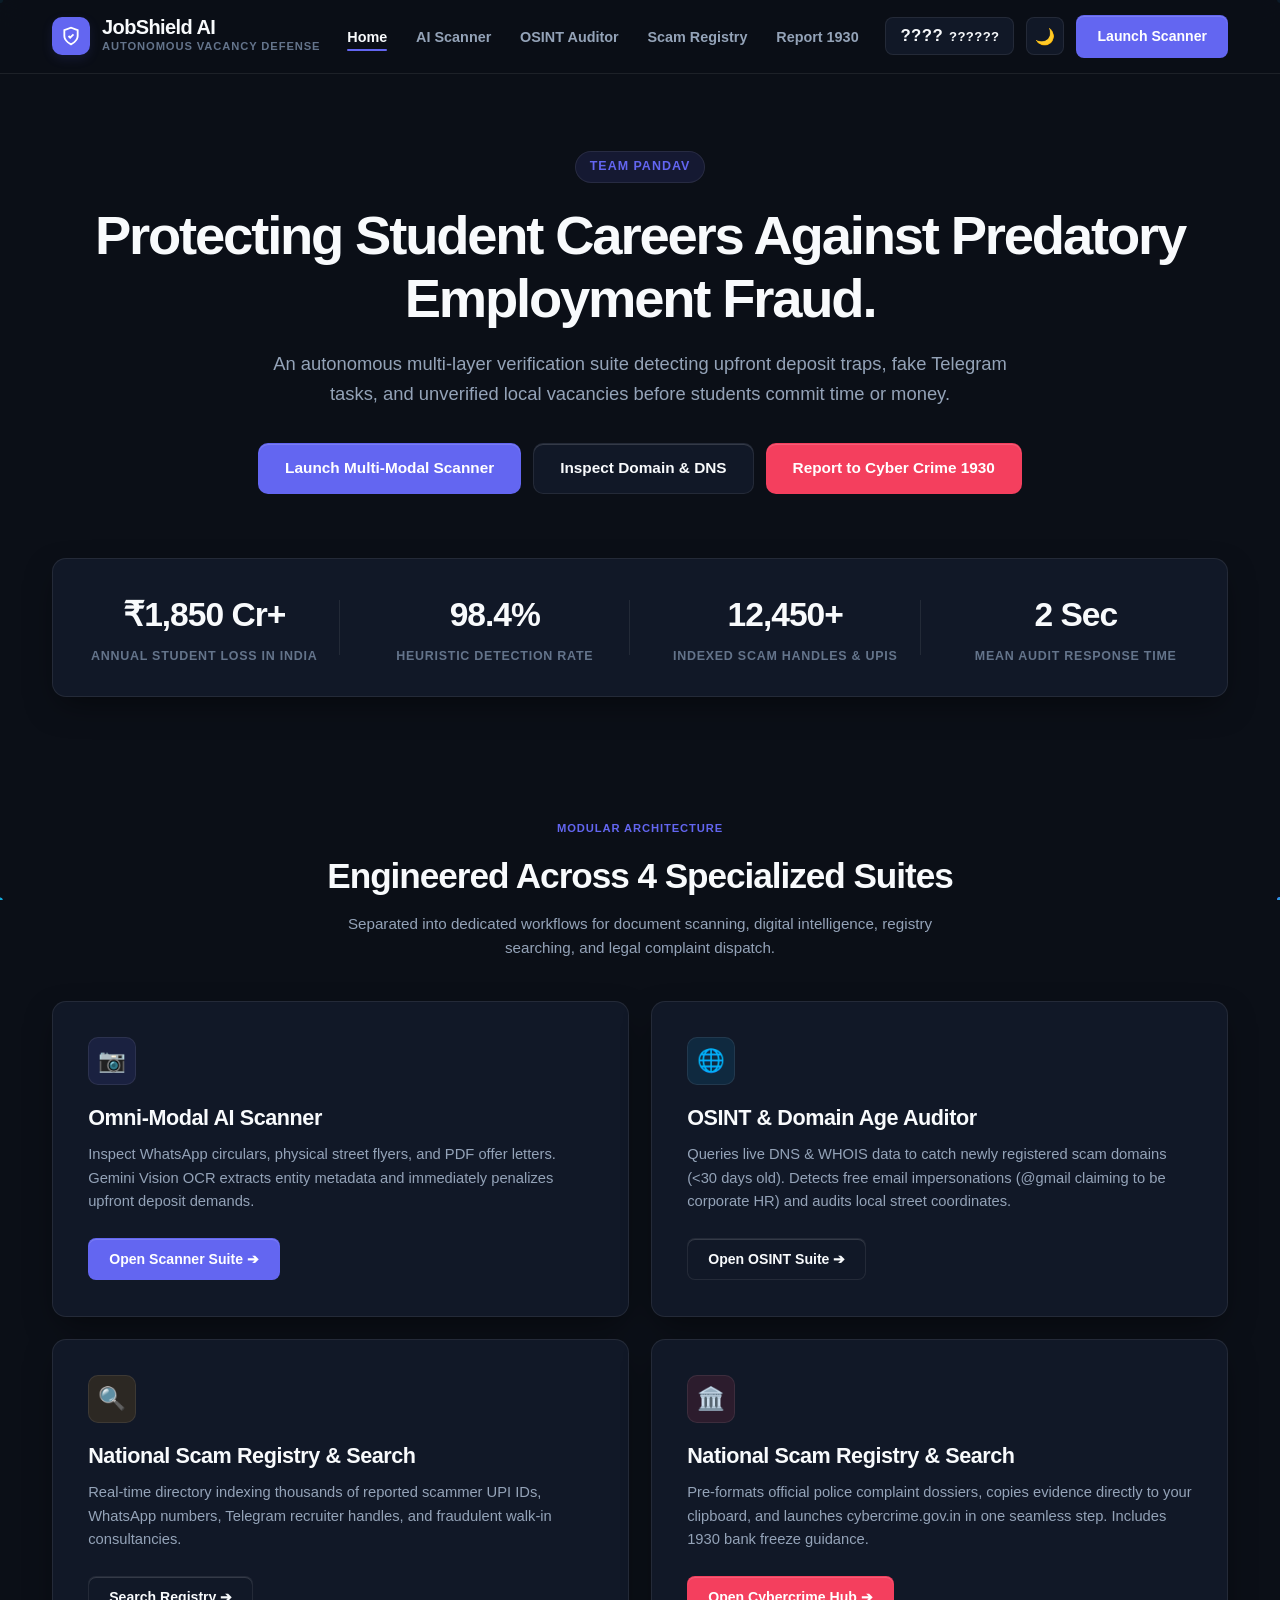
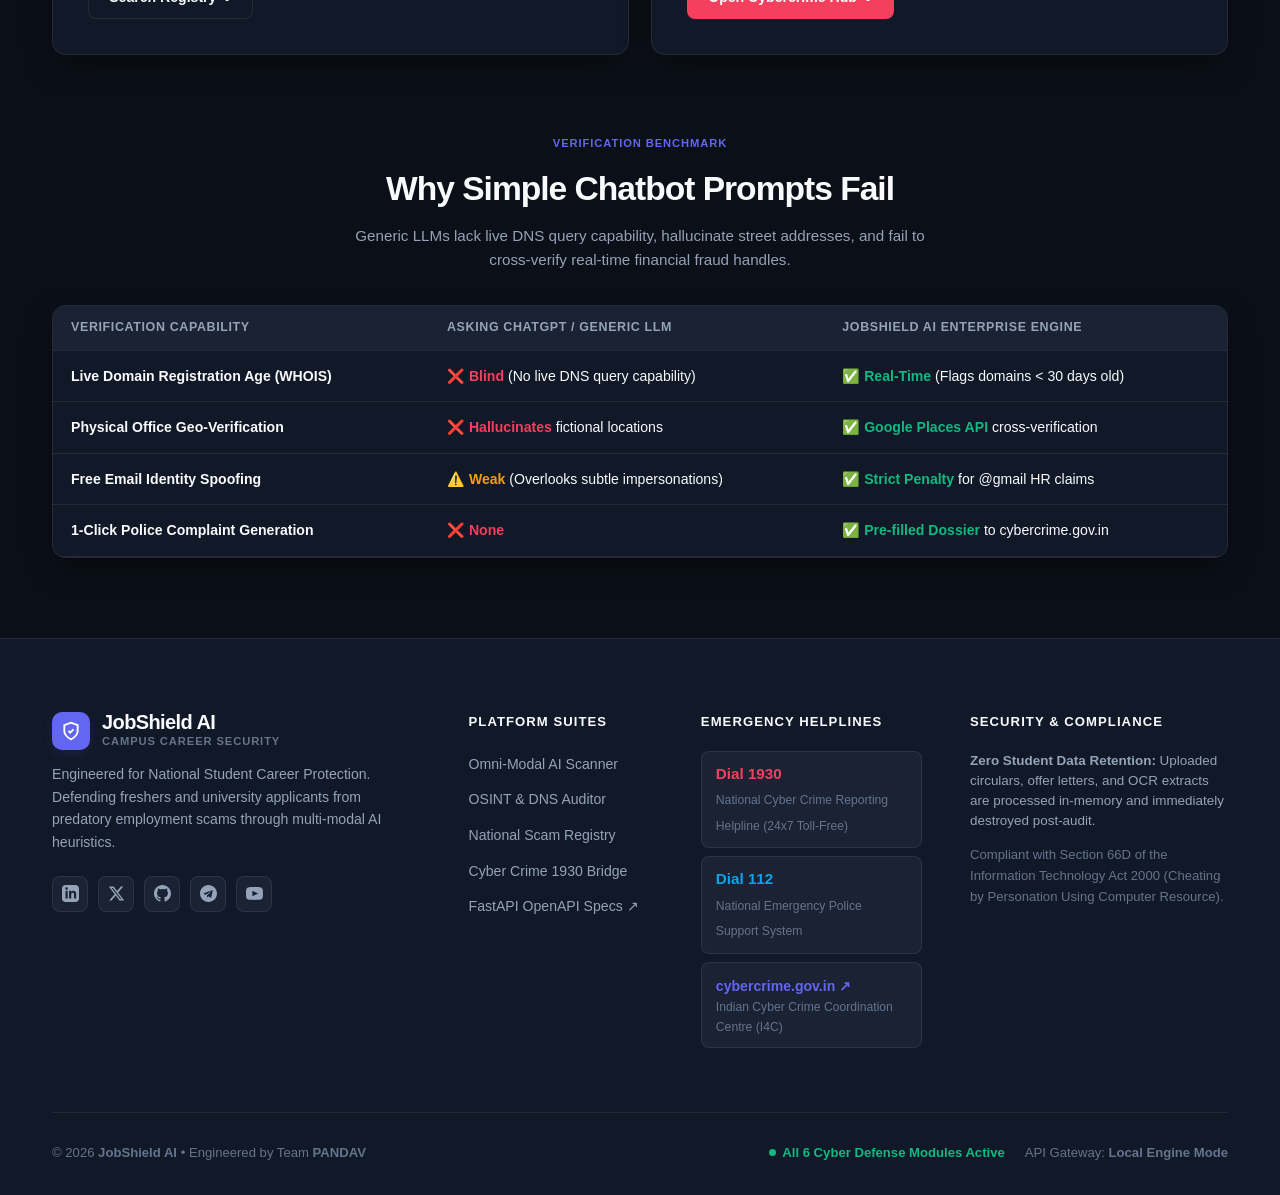
==== commit d58703c0: "Deploy to Vercel: add vercel.json, api/index.py, requirements.txt; remove Render files (render.yaml," ====
--- a/frontend/index.html
+++ b/frontend/index.html
@@ -5,6 +5,7 @@
   <meta name="viewport" content="width=device-width, initial-scale=1.0">
   <title>JobShield AI — Autonomous Job Scam & Vacancy Verification Platform</title>
   <link rel="stylesheet" href="css/style.css">
+  <script src="js/i18n.js"></script>
 </head>
 <body>
 
@@ -12,18 +13,6 @@
   <canvas id="particleCanvas"></canvas>
 
   <div class="content-wrapper">
-    <!-- Civic 1930 Top Ribbon -->
-    <aside class="civic-ribbon">
-      <div class="container civic-ribbon-flex">
-        <div class="pulse-badge">
-          <span class="pulse-dot"></span>
-          <span>National Cyber Crime Emergency Protocol: <strong>Dial 1930 (Toll-Free, 24x7)</strong></span>
-        </div>
-        <a href="cybercrime.html" class="civic-link">
-          Citizen Reporting Portal Bridge (cybercrime.gov.in) ↗
-        </a>
-      </div>
-    </aside>
 
     <!-- Sticky Classic Site Header -->
     <header class="site-header">
@@ -39,16 +28,19 @@
         </a>
 
         <ul class="nav-menu">
-          <li><a href="index.html" class="nav-item-link active">Home</a></li>
-          <li><a href="scanner.html" class="nav-item-link">AI Scanner</a></li>
-          <li><a href="osint.html" class="nav-item-link">OSINT Auditor</a></li>
-          <li><a href="blacklist.html" class="nav-item-link">Scam Registry</a></li>
-          <li><a href="cybercrime.html" class="nav-item-link">Report 1930</a></li>
+          <li><a href="index.html" class="nav-item-link active" data-i18n="nav.home">Home</a></li>
+          <li><a href="scanner.html" class="nav-item-link" data-i18n="nav.scanner">AI Scanner</a></li>
+          <li><a href="osint.html" class="nav-item-link" data-i18n="nav.osint">OSINT Auditor</a></li>
+          <li><a href="blacklist.html" class="nav-item-link" data-i18n="nav.registry">Scam Registry</a></li>
+          <li><a href="cybercrime.html" class="nav-item-link" data-i18n="nav.report">Report 1930</a></li>
         </ul>
 
         <div class="header-actions">
+          <button id="langSwitchBtn" class="lang-switch-btn" onclick="toggleLanguage()" title="हिन्दी में बदलें">
+            <span class="lang-flag">🇮🇳</span><span class="lang-label">हिन्दी</span>
+          </button>
           <button id="themeToggleBtn" class="theme-switch-btn" onclick="toggleTheme()" title="Toggle Dark/Light Mode">🌙</button>
-          <a href="scanner.html" class="btn btn-primary">Launch Scanner</a>
+          <a href="scanner.html" class="btn btn-primary" data-i18n="nav.launch">Launch Scanner</a>
         </div>
       </div>
     </header>
@@ -57,40 +49,40 @@
     <main class="container">
       <section class="hero-wrapper">
         <div class="status-pill">
-          <span>Team PANDAV</span>
-        </div>
-
-        <h1 class="hero-heading">
-          Protecting Student Careers Against<br>Predatory Employment Fraud.
+          <span data-i18n="hero.badge">Team PANDAV</span>
+        </div>
+
+        <h1 class="hero-heading" data-i18n="hero.heading">
+          Protecting Student Careers Against Predatory Employment Fraud.
         </h1>
 
-        <p class="hero-lead">
+        <p class="hero-lead" data-i18n="hero.lead">
           An autonomous multi-layer verification suite detecting upfront deposit traps, fake Telegram tasks, and unverified local vacancies before students commit time or money.
         </p>
 
         <div class="hero-actions">
-          <a href="scanner.html" class="btn btn-primary btn-lg">Launch Multi-Modal Scanner</a>
-          <a href="osint.html" class="btn btn-outline btn-lg">Inspect Domain & DNS</a>
-          <a href="cybercrime.html" class="btn btn-danger btn-lg">Report to Cyber Crime 1930</a>
+          <a href="scanner.html" class="btn btn-primary btn-lg" data-i18n="hero.btn.scanner">Launch Multi-Modal Scanner</a>
+          <a href="osint.html" class="btn btn-outline btn-lg" data-i18n="hero.btn.osint">Inspect Domain &amp; DNS</a>
+          <a href="cybercrime.html" class="btn btn-danger btn-lg" data-i18n="hero.btn.report">Report to Cyber Crime 1930</a>
         </div>
 
         <!-- Metrics Strip -->
         <div class="metrics-strip">
           <div class="metric-col">
             <span class="metric-val counter-val" data-target="1850" data-prefix="₹" data-suffix=" Cr+">0</span>
-            <span class="metric-sub">Annual Student Loss in India</span>
+            <span class="metric-sub" data-i18n="metric.loss">Annual Student Loss in India</span>
           </div>
           <div class="metric-col">
             <span class="metric-val counter-val" data-target="98" data-suffix=".4%">0</span>
-            <span class="metric-sub">Heuristic Detection Rate</span>
+            <span class="metric-sub" data-i18n="metric.detection">Heuristic Detection Rate</span>
           </div>
           <div class="metric-col">
             <span class="metric-val counter-val" data-target="12450" data-suffix="+">0</span>
-            <span class="metric-sub">Indexed Scam Handles & UPIs</span>
+            <span class="metric-sub" data-i18n="metric.handles">Indexed Scam Handles &amp; UPIs</span>
           </div>
           <div class="metric-col">
             <span class="metric-val counter-val" data-target="2" data-suffix=" Sec">0</span>
-            <span class="metric-sub">Mean Audit Response Time</span>
+            <span class="metric-sub" data-i18n="metric.response">Mean Audit Response Time</span>
           </div>
         </div>
       </section>
@@ -108,9 +100,7 @@
         <div class="cards-grid-2">
           <!-- Card 1: Omni-Scanner -->
           <div class="classic-card">
-            <div class="card-icon-box">📷</div>
-            <span class="module-tag">MODULE 1 & 2 • INGESTION & HEURISTICS</span>
-            <h3 class="card-head">Omni-Modal AI Scanner</h3>
+            <div class="card-icon-box">📷</div>            <h3 class="card-head">Omni-Modal AI Scanner</h3>
             <p class="card-paragraph">
               Inspect WhatsApp circulars, physical street flyers, and PDF offer letters. Gemini Vision OCR extracts entity metadata and immediately penalizes upfront deposit demands.
             </p>
@@ -119,9 +109,7 @@
 
           <!-- Card 2: OSINT Auditor -->
           <div class="classic-card">
-            <div class="card-icon-box" style="background: var(--accent-cyan-subtle); color: var(--accent-cyan);">🌐</div>
-            <span class="module-tag" style="color: var(--accent-cyan);">MODULE 3 • OSINT & GEO-AUDITOR</span>
-            <h3 class="card-head">OSINT & Domain Age Auditor</h3>
+            <div class="card-icon-box" style="background: var(--accent-cyan-subtle); color: var(--accent-cyan);">🌐</div>            <h3 class="card-head">OSINT & Domain Age Auditor</h3>
             <p class="card-paragraph">
               Queries live DNS & WHOIS data to catch newly registered scam domains (&lt;30 days old). Detects free email impersonations (@gmail claiming to be corporate HR) and audits local street coordinates.
             </p>
@@ -130,9 +118,7 @@
 
           <!-- Card 3: Scam Registry -->
           <div class="classic-card">
-            <div class="card-icon-box" style="background: var(--accent-warning-subtle); color: var(--accent-warning);">🔍</div>
-            <span class="module-tag" style="color: var(--accent-warning);">MODULE 6 • CROWDSOURCED REGISTRY</span>
-            <h3 class="card-head">National Scam Registry & Search</h3>
+            <div class="card-icon-box" style="background: var(--accent-warning-subtle); color: var(--accent-warning);">🔍</div>            <h3 class="card-head">National Scam Registry & Search</h3>
             <p class="card-paragraph">
               Real-time directory indexing thousands of reported scammer UPI IDs, WhatsApp numbers, Telegram recruiter handles, and fraudulent walk-in consultancies.
             </p>
@@ -141,9 +127,7 @@
 
           <!-- Card 4: Cybercrime Hub -->
           <div class="classic-card">
-            <div class="card-icon-box" style="background: var(--accent-danger-subtle); color: var(--accent-danger);">🏛️</div>
-            <span class="module-tag" style="color: var(--accent-danger);">MODULE 5 • CIVIC ENFORCEMENT</span>
-            <h3 class="card-head">1-Click Cybercrime 1930 Hub</h3>
+            <div class="card-icon-box" style="background: var(--accent-danger-subtle); color: var(--accent-danger);">🏛️</div>            <h3 class="card-head">National Scam Registry &amp; Search</h3>
             <p class="card-paragraph">
               Pre-formats official police complaint dossiers, copies evidence directly to your clipboard, and launches cybercrime.gov.in in one seamless step. Includes 1930 bank freeze guidance.
             </p>
@@ -291,14 +275,14 @@
         <!-- Footer Bottom Bar -->
         <div class="footer-bottom-bar">
           <div>
-            © 2026 <strong>JobShield AI</strong> • Engineered by Team PANDAV (5 Members) for College Hackathon 2026.
+            © 2026 <strong>JobShield AI</strong> • Engineered by Team <strong>PANDAV</strong>
           </div>
           <div style="display: flex; align-items: center; gap: 20px;">
             <span class="status-operational">
               <span class="status-circle-pulse"></span>
               All 6 Cyber Defense Modules Active
             </span>
-            <span id="apiGatewayStatus">API Gateway: <strong style="color: var(--accent-success);">Connecting...</strong></span>
+            <span id="apiGatewayStatus">API Gateway: <strong style="color: var(--accent-success, var(--success));">Connecting...</strong></span>
           </div>
         </div>
       </div>
@@ -306,5 +290,6 @@
   </div>
 
   <script src="js/main.js"></script>
+  <script src="script.js"></script>
 </body>
 </html>
--- a/frontend/css/style.css
+++ b/frontend/css/style.css
@@ -256,6 +256,37 @@
   transform: scale(1.05);
 }
 
+/* Language Switcher Button */
+.lang-switch-btn {
+  background: var(--bg-surface);
+  border: 1px solid var(--border);
+  color: var(--text-primary);
+  height: 38px;
+  padding: 0 14px;
+  border-radius: 8px;
+  display: flex;
+  align-items: center;
+  gap: 6px;
+  cursor: pointer;
+  font-size: 0.82rem;
+  font-weight: 700;
+  letter-spacing: 0.03em;
+  transition: all 0.2s;
+  white-space: nowrap;
+}
+.lang-switch-btn:hover {
+  border-color: var(--accent-primary);
+  color: var(--accent-primary);
+  transform: scale(1.04);
+}
+.lang-switch-btn .lang-flag {
+  font-size: 1.05rem;
+  line-height: 1;
+}
+.lang-switch-btn .lang-label {
+  font-family: -apple-system, BlinkMacSystemFont, "Segoe UI", Roboto, sans-serif;
+}
+
 /* Fancy Classic Buttons */
 .btn {
   padding: 9px 20px;
@@ -636,3 +667,41 @@
 @media (max-width: 600px) {
   .footer-grid { grid-template-columns: 1fr; }
 }
+
+/* Scanner Laser & Drag State */
+@keyframes scanLaserPulse {
+  0% { transform: translateX(-100%); }
+  50% { transform: translateX(100%); }
+  100% { transform: translateX(250%); }
+}
+
+.dropzone-dragover {
+  border-color: var(--accent-primary) !important;
+  background: var(--accent-primary-subtle) !important;
+}
+
+/* ==========================================
+   Invalid Input Popup Modal Animations
+   ========================================== */
+@keyframes fadeInOverlay {
+  from { opacity: 0; }
+  to   { opacity: 1; }
+}
+
+@keyframes slideUpPopup {
+  from {
+    opacity: 0;
+    transform: translateY(24px) scale(0.95);
+  }
+  to {
+    opacity: 1;
+    transform: translateY(0) scale(1);
+  }
+}
+
+/* Validation modal card — themed for dark/light mode */
+#validationModal > div {
+  background: var(--bg-surface);
+  border-color: var(--border-strong);
+  color: var(--text-primary);
+}
